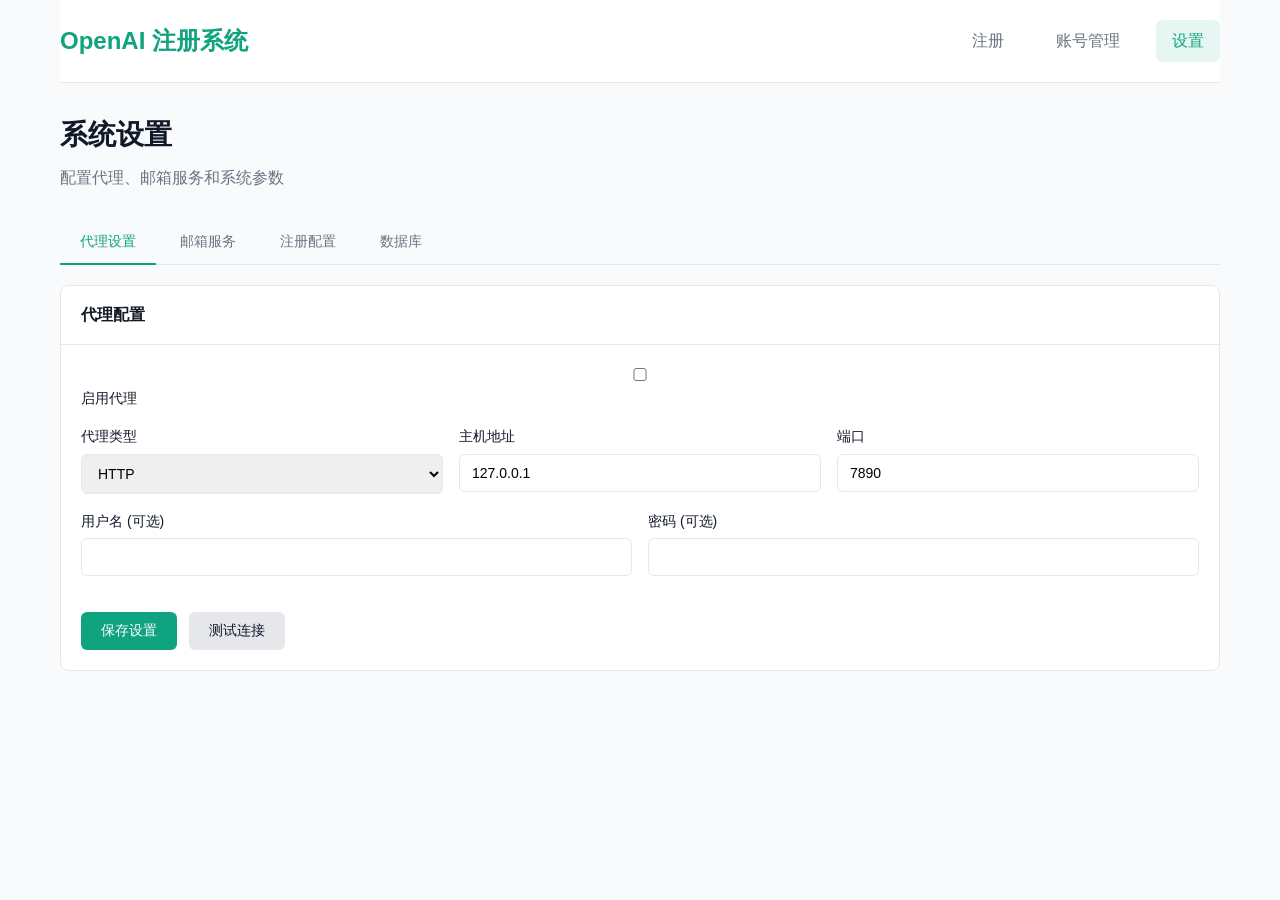
==== templates/settings.html @ 9d3099fc "2" ====
<!DOCTYPE html>
<html lang="zh-CN">
<head>
    <meta charset="UTF-8">
    <meta name="viewport" content="width=device-width, initial-scale=1.0">
    <title>设置 - OpenAI 注册系统</title>
    <link rel="stylesheet" href="/static/css/style.css">
</head>
<body>
    <div class="container">
        <!-- 导航栏 -->
        <nav class="navbar">
            <div class="nav-brand">
                <h1>OpenAI 注册系统</h1>
            </div>
            <div class="nav-links">
                <a href="/" class="nav-link">注册</a>
                <a href="/accounts" class="nav-link">账号管理</a>
                <a href="/settings" class="nav-link active">设置</a>
            </div>
        </nav>

        <!-- 主内容区 -->
        <main class="main-content">
            <div class="page-header">
                <h2>系统设置</h2>
                <p class="subtitle">配置代理、邮箱服务和系统参数</p>
            </div>

            <!-- 设置标签页 -->
            <div class="tabs">
                <button class="tab-btn active" data-tab="proxy">代理设置</button>
                <button class="tab-btn" data-tab="email">邮箱服务</button>
                <button class="tab-btn" data-tab="registration">注册配置</button>
                <button class="tab-btn" data-tab="database">数据库</button>
            </div>

            <!-- 代理设置 -->
            <div class="tab-content active" id="proxy-tab">
                <div class="card">
                    <div class="card-header">
                        <h3>代理配置</h3>
                    </div>
                    <div class="card-body">
                        <form id="proxy-form">
                            <div class="form-group">
                                <label>
                                    <input type="checkbox" id="proxy-enabled" name="enabled">
                                    启用代理
                                </label>
                            </div>

                            <div class="form-row">
                                <div class="form-group">
                                    <label for="proxy-type">代理类型</label>
                                    <select id="proxy-type" name="type">
                                        <option value="http">HTTP</option>
                                        <option value="socks5">SOCKS5</option>
                                    </select>
                                </div>

                                <div class="form-group">
                                    <label for="proxy-host">主机地址</label>
                                    <input type="text" id="proxy-host" name="host" value="127.0.0.1">
                                </div>

                                <div class="form-group">
                                    <label for="proxy-port">端口</label>
                                    <input type="number" id="proxy-port" name="port" value="7890">
                                </div>
                            </div>

                            <div class="form-row">
                                <div class="form-group">
                                    <label for="proxy-username">用户名 (可选)</label>
                                    <input type="text" id="proxy-username" name="username">
                                </div>

                                <div class="form-group">
                                    <label for="proxy-password">密码 (可选)</label>
                                    <input type="password" id="proxy-password" name="password">
                                </div>
                            </div>

                            <div class="form-actions">
                                <button type="submit" class="btn btn-primary">保存设置</button>
                                <button type="button" class="btn btn-secondary" id="test-proxy-btn">测试连接</button>
                            </div>
                        </form>
                    </div>
                </div>
            </div>

            <!-- 邮箱服务 -->
            <div class="tab-content" id="email-tab">
                <!-- Outlook 批量导入 -->
                <div class="card" id="outlook-import-card">
                    <div class="card-header">
                        <h3>Outlook 批量导入</h3>
                        <button class="btn btn-sm btn-secondary" id="toggle-import-btn">展开</button>
                    </div>
                    <div class="card-body" id="outlook-import-body" style="display: none;">
                        <div class="import-info">
                            <p><strong>支持格式：</strong></p>
                            <ul>
                                <li><code>邮箱----密码</code> （密码认证）</li>
                                <li><code>邮箱----密码----client_id----refresh_token</code> （XOAUTH2 认证，推荐）</li>
                            </ul>
                            <p>每行一个账户，使用四个连字符（----）分隔字段。以 # 开头的行将被忽略。</p>
                        </div>
                        <div class="form-group">
                            <label for="outlook-import-data">批量导入数据</label>
                            <textarea id="outlook-import-data" rows="8" placeholder="example@outlook.com----password123&#10;test@outlook.com----password456----client_id----refresh_token"></textarea>
                        </div>
                        <div class="form-row">
                            <div class="form-group">
                                <label>
                                    <input type="checkbox" id="outlook-import-enabled" checked>
                                    导入后启用
                                </label>
                            </div>
                            <div class="form-group">
                                <label for="outlook-import-priority">优先级</label>
                                <input type="number" id="outlook-import-priority" value="0" min="0">
                            </div>
                        </div>
                        <div class="form-actions">
                            <button type="button" class="btn btn-primary" id="outlook-import-btn">开始导入</button>
                            <button type="button" class="btn btn-secondary" id="clear-import-btn">清空</button>
                        </div>
                        <div id="import-result" style="display: none; margin-top: 16px;">
                            <div class="import-stats"></div>
                            <div class="import-errors" style="margin-top: 8px;"></div>
                        </div>
                    </div>
                </div>

                <div class="card">
                    <div class="card-header">
                        <h3>邮箱服务配置</h3>
                        <div class="toolbar-left">
                            <button class="btn btn-sm btn-primary" id="add-email-service-btn">添加服务</button>
                            <button class="btn btn-sm btn-danger" id="batch-delete-btn" style="display: none;">批量删除</button>
                        </div>
                    </div>
                    <div class="card-body">
                        <table class="data-table">
                            <thead>
                                <tr>
                                    <th><input type="checkbox" id="select-all-services"></th>
                                    <th>名称</th>
                                    <th>类型</th>
                                    <th>状态</th>
                                    <th>优先级</th>
                                    <th>最后使用</th>
                                    <th>操作</th>
                                </tr>
                            </thead>
                            <tbody id="email-services-table">
                                <!-- 动态加载 -->
                            </tbody>
                        </table>
                    </div>
                </div>
            </div>

            <!-- 注册配置 -->
            <div class="tab-content" id="registration-tab">
                <div class="card">
                    <div class="card-header">
                        <h3>注册配置</h3>
                    </div>
                    <div class="card-body">
                        <form id="registration-form">
                            <div class="form-row">
                                <div class="form-group">
                                    <label for="max-retries">最大重试次数</label>
                                    <input type="number" id="max-retries" name="max_retries" value="3" min="1" max="10">
                                </div>

                                <div class="form-group">
                                    <label for="timeout">超时时间 (秒)</label>
                                    <input type="number" id="timeout" name="timeout" value="120" min="30" max="600">
                                </div>

                                <div class="form-group">
                                    <label for="password-length">密码长度</label>
                                    <input type="number" id="password-length" name="default_password_length" value="12" min="8" max="32">
                                </div>
                            </div>

                            <div class="form-row">
                                <div class="form-group">
                                    <label for="sleep-min">最小等待时间 (秒)</label>
                                    <input type="number" id="sleep-min" name="sleep_min" value="5" min="1" max="60">
                                </div>

                                <div class="form-group">
                                    <label for="sleep-max">最大等待时间 (秒)</label>
                                    <input type="number" id="sleep-max" name="sleep_max" value="30" min="5" max="120">
                                </div>
                            </div>

                            <div class="form-actions">
                                <button type="submit" class="btn btn-primary">保存设置</button>
                            </div>
                        </form>
                    </div>
                </div>
            </div>

            <!-- 数据库 -->
            <div class="tab-content" id="database-tab">
                <div class="card">
                    <div class="card-header">
                        <h3>数据库信息</h3>
                    </div>
                    <div class="card-body">
                        <div class="info-grid">
                            <div class="info-item">
                                <span class="label">数据库大小:</span>
                                <span id="db-size" class="value">-</span>
                            </div>
                            <div class="info-item">
                                <span class="label">账号数量:</span>
                                <span id="db-accounts" class="value">-</span>
                            </div>
                            <div class="info-item">
                                <span class="label">邮箱服务数量:</span>
                                <span id="db-services" class="value">-</span>
                            </div>
                            <div class="info-item">
                                <span class="label">任务记录数量:</span>
                                <span id="db-tasks" class="value">-</span>
                            </div>
                        </div>

                        <div class="form-actions">
                            <button class="btn btn-secondary" id="backup-btn">备份数据库</button>
                            <button class="btn btn-warning" id="cleanup-btn">清理过期数据</button>
                        </div>
                    </div>
                </div>
            </div>
        </main>
    </div>

    <!-- 添加邮箱服务模态框 -->
    <div class="modal" id="add-service-modal">
        <div class="modal-content">
            <div class="modal-header">
                <h3>添加邮箱服务</h3>
                <button class="modal-close" id="close-service-modal">&times;</button>
            </div>
            <div class="modal-body">
                <form id="add-service-form">
                    <div class="form-group">
                        <label for="service-type">服务类型</label>
                        <select id="service-type" name="service_type" required>
                            <option value="tempmail">Tempmail.lol</option>
                            <option value="outlook">Outlook</option>
                            <option value="custom_domain">自定义域名</option>
                        </select>
                    </div>

                    <div class="form-group">
                        <label for="service-name">服务名称</label>
                        <input type="text" id="service-name" name="name" required>
                    </div>

                    <div id="service-config-fields">
                        <!-- 根据类型动态加载 -->
                    </div>

                    <div class="form-actions">
                        <button type="submit" class="btn btn-primary">添加</button>
                        <button type="button" class="btn btn-secondary" id="cancel-add-service">取消</button>
                    </div>
                </form>
            </div>
        </div>
    </div>

    <script src="/static/js/settings.js"></script>
</body>
</html>
---- static/css/style.css ----
/*
 * OpenAI 注册系统 - 主样式表
 * 轻量级、现代、响应式设计
 */

/* CSS 变量 */
:root {
    --primary-color: #10a37f;
    --primary-hover: #0d8a6a;
    --secondary-color: #6b7280;
    --danger-color: #ef4444;
    --warning-color: #f59e0b;
    --success-color: #22c55e;
    --background: #f9fafb;
    --surface: #ffffff;
    --border: #e5e7eb;
    --text-primary: #111827;
    --text-secondary: #6b7280;
    --font-family: -apple-system, BlinkMacSystemFont, 'Segoe UI', Roboto, Oxygen, Ubuntu, sans-serif;
}

/* 重置样式 */
* {
    margin: 0;
    padding: 0;
    box-sizing: border-box;
}

body {
    font-family: var(--font-family);
    background-color: var(--background);
    color: var(--text-primary);
    line-height: 1.6;
}

/* 容器 */
.container {
    max-width: 1200px;
    margin: 0 auto;
    padding: 0 20px;
}

/* 导航栏 */
.navbar {
    display: flex;
    justify-content: space-between;
    align-items: center;
    padding: 20px 0;
    border-bottom: 1px solid var(--border);
    background: var(--surface);
    margin-bottom: 30px;
}

.nav-brand h1 {
    font-size: 1.5rem;
    color: var(--primary-color);
    font-weight: 600;
}

.nav-links {
    display: flex;
    gap: 20px;
}

.nav-link {
    text-decoration: none;
    color: var(--text-secondary);
    padding: 8px 16px;
    border-radius: 6px;
    transition: all 0.2s;
}

.nav-link:hover {
    color: var(--primary-color);
    background-color: rgba(16, 163, 127, 0.1);
}

.nav-link.active {
    color: var(--primary-color);
    background-color: rgba(16, 163, 127, 0.1);
    font-weight: 500;
}

/* 主内容 */
.main-content {
    padding-bottom: 50px;
}

.page-header {
    margin-bottom: 30px;
}

.page-header h2 {
    font-size: 1.75rem;
    margin-bottom: 8px;
}

.subtitle {
    color: var(--text-secondary);
}

/* 卡片 */
.card {
    background: var(--surface);
    border-radius: 8px;
    border: 1px solid var(--border);
    margin-bottom: 20px;
}

.card-header {
    padding: 16px 20px;
    border-bottom: 1px solid var(--border);
    display: flex;
    justify-content: space-between;
    align-items: center;
}

.card-header h3 {
    font-size: 1rem;
    font-weight: 600;
}

.card-body {
    padding: 20px;
}

/* 表单 */
.form-group {
    margin-bottom: 16px;
}

.form-group label {
    display: block;
    margin-bottom: 6px;
    font-weight: 500;
    font-size: 0.875rem;
}

.form-group input,
.form-group select,
.form-group textarea {
    width: 100%;
    padding: 10px 12px;
    border: 1px solid var(--border);
    border-radius: 6px;
    font-size: 0.875rem;
    transition: border-color 0.2s;
}

.form-group input:focus,
.form-group select:focus,
.form-group textarea:focus {
    outline: none;
    border-color: var(--primary-color);
    box-shadow: 0 0 0 3px rgba(16, 163, 127, 0.1);
}

.form-row {
    display: grid;
    grid-template-columns: repeat(auto-fit, minmax(200px, 1fr));
    gap: 16px;
}

.form-actions {
    display: flex;
    gap: 12px;
    margin-top: 20px;
}

/* 按钮 */
.btn {
    display: inline-flex;
    align-items: center;
    justify-content: center;
    padding: 10px 20px;
    font-size: 0.875rem;
    font-weight: 500;
    border-radius: 6px;
    border: none;
    cursor: pointer;
    transition: all 0.2s;
}

.btn:disabled {
    opacity: 0.5;
    cursor: not-allowed;
}

.btn-primary {
    background-color: var(--primary-color);
    color: white;
}

.btn-primary:hover:not(:disabled) {
    background-color: var(--primary-hover);
}

.btn-secondary {
    background-color: var(--border);
    color: var(--text-primary);
}

.btn-secondary:hover:not(:disabled) {
    background-color: #d1d5db;
}

.btn-danger {
    background-color: var(--danger-color);
    color: white;
}

.btn-danger:hover:not(:disabled) {
    background-color: #dc2626;
}

.btn-warning {
    background-color: var(--warning-color);
    color: white;
}

.btn-warning:hover:not(:disabled) {
    background-color: #d97706;
}

.btn-sm {
    padding: 6px 12px;
    font-size: 0.75rem;
}

/* 控制台日志 */
.console-log {
    background-color: #1e1e1e;
    color: #d4d4d4;
    padding: 16px;
    border-radius: 6px;
    font-family: 'Monaco', 'Menlo', 'Ubuntu Mono', monospace;
    font-size: 0.8rem;
    height: 300px;
    overflow-y: auto;
    line-height: 1.5;
}

.log-line {
    margin-bottom: 4px;
    white-space: pre-wrap;
    word-break: break-all;
}

.log-line.info { color: #4fc3f7; }
.log-line.success { color: #81c784; }
.log-line.error { color: #e57373; }
.log-line.warning { color: #ffb74d; }

/* 状态徽章 */
.status-badge {
    display: inline-block;
    padding: 4px 10px;
    border-radius: 9999px;
    font-size: 0.75rem;
    font-weight: 500;
    background-color: var(--secondary-color);
    color: white;
}

.status-badge.running {
    background-color: var(--primary-color);
}

.status-badge.completed {
    background-color: var(--success-color);
}

.status-badge.failed {
    background-color: var(--danger-color);
}

/* 统计卡片 */
.stats-grid {
    display: grid;
    grid-template-columns: repeat(auto-fit, minmax(200px, 1fr));
    gap: 20px;
    margin-bottom: 20px;
}

.stat-card {
    background: var(--surface);
    border-radius: 8px;
    border: 1px solid var(--border);
    padding: 20px;
    text-align: center;
}

.stat-value {
    font-size: 2rem;
    font-weight: 700;
    color: var(--text-primary);
}

.stat-label {
    color: var(--text-secondary);
    font-size: 0.875rem;
    margin-top: 4px;
}

.stat-card.success .stat-value { color: var(--success-color); }
.stat-card.warning .stat-value { color: var(--warning-color); }
.stat-card.danger .stat-value { color: var(--danger-color); }

/* 数据表格 */
.data-table {
    width: 100%;
    border-collapse: collapse;
}

.data-table th,
.data-table td {
    padding: 12px;
    text-align: left;
    border-bottom: 1px solid var(--border);
}

.data-table th {
    font-weight: 600;
    color: var(--text-secondary);
    font-size: 0.75rem;
    text-transform: uppercase;
}

.data-table tbody tr:hover {
    background-color: #f9fafb;
}

/* 工具栏 */
.toolbar {
    display: flex;
    justify-content: space-between;
    align-items: center;
    flex-wrap: wrap;
    gap: 12px;
}

.toolbar-left,
.toolbar-right {
    display: flex;
    align-items: center;
    gap: 12px;
}

.form-select,
.form-input {
    padding: 8px 12px;
    border: 1px solid var(--border);
    border-radius: 6px;
    font-size: 0.875rem;
}

/* 分页 */
.pagination {
    display: flex;
    justify-content: center;
    align-items: center;
    gap: 16px;
    margin-top: 20px;
}

#page-info {
    color: var(--text-secondary);
    font-size: 0.875rem;
}

/* 标签页 */
.tabs {
    display: flex;
    gap: 4px;
    margin-bottom: 20px;
    border-bottom: 1px solid var(--border);
    padding-bottom: 0;
}

.tab-btn {
    padding: 12px 20px;
    background: none;
    border: none;
    cursor: pointer;
    font-size: 0.875rem;
    font-weight: 500;
    color: var(--text-secondary);
    border-bottom: 2px solid transparent;
    margin-bottom: -1px;
    transition: all 0.2s;
}

.tab-btn:hover {
    color: var(--primary-color);
}

.tab-btn.active {
    color: var(--primary-color);
    border-bottom-color: var(--primary-color);
}

.tab-content {
    display: none;
}

.tab-content.active {
    display: block;
}

/* 模态框 */
.modal {
    display: none;
    position: fixed;
    top: 0;
    left: 0;
    right: 0;
    bottom: 0;
    background-color: rgba(0, 0, 0, 0.5);
    z-index: 1000;
    align-items: center;
    justify-content: center;
}

.modal.active {
    display: flex;
}

.modal-content {
    background: var(--surface);
    border-radius: 8px;
    max-width: 600px;
    width: 90%;
    max-height: 80vh;
    overflow-y: auto;
}

.modal-header {
    padding: 16px 20px;
    border-bottom: 1px solid var(--border);
    display: flex;
    justify-content: space-between;
    align-items: center;
}

.modal-header h3 {
    font-size: 1.125rem;
}

.modal-close {
    background: none;
    border: none;
    font-size: 1.5rem;
    cursor: pointer;
    color: var(--text-secondary);
}

.modal-close:hover {
    color: var(--text-primary);
}

.modal-body {
    padding: 20px;
}

/* 下拉菜单 */
.dropdown {
    position: relative;
    display: inline-block;
}

.dropdown-menu {
    display: none;
    position: absolute;
    right: 0;
    top: 100%;
    background: var(--surface);
    border: 1px solid var(--border);
    border-radius: 6px;
    min-width: 150px;
    box-shadow: 0 4px 6px -1px rgba(0, 0, 0, 0.1);
    z-index: 100;
}

.dropdown-menu.active {
    display: block;
}

.dropdown-item {
    display: block;
    padding: 10px 16px;
    color: var(--text-primary);
    text-decoration: none;
    font-size: 0.875rem;
}

.dropdown-item:hover {
    background-color: #f9fafb;
}

/* 任务信息 */
.task-info {
    display: grid;
    gap: 12px;
}

.info-row {
    display: flex;
    gap: 12px;
}

.info-row .label {
    color: var(--text-secondary);
    min-width: 80px;
}

.info-row .value {
    font-weight: 500;
}

/* 信息网格 */
.info-grid {
    display: grid;
    grid-template-columns: repeat(auto-fit, minmax(200px, 1fr));
    gap: 16px;
    margin-bottom: 20px;
}

.info-item {
    display: flex;
    flex-direction: column;
    gap: 4px;
}

.info-item .label {
    color: var(--text-secondary);
    font-size: 0.875rem;
}

.info-item .value {
    font-size: 1.25rem;
    font-weight: 600;
}

/* 进度条 */
.progress-bar-container {
    background-color: var(--border);
    border-radius: 9999px;
    height: 12px;
    overflow: hidden;
    margin-bottom: 16px;
}

.progress-bar {
    background-color: var(--primary-color);
    height: 100%;
    border-radius: 9999px;
    transition: width 0.3s ease;
}

/* 批量统计 */
.batch-stats {
    display: flex;
    justify-content: space-around;
    gap: 16px;
    text-align: center;
}

.batch-stats span {
    color: var(--text-secondary);
    font-size: 0.875rem;
}

.batch-stats strong {
    display: block;
    font-size: 1.5rem;
    color: var(--text-primary);
    margin-top: 4px;
}

/* 响应式 */
@media (max-width: 768px) {
    .navbar {
        flex-direction: column;
        gap: 16px;
    }

    .toolbar {
        flex-direction: column;
        align-items: stretch;
    }

    .toolbar-left,
    .toolbar-right {
        flex-direction: column;
        align-items: stretch;
    }

    .form-row {
        grid-template-columns: 1fr;
    }

    .stats-grid {
        grid-template-columns: repeat(2, 1fr);
    }
}
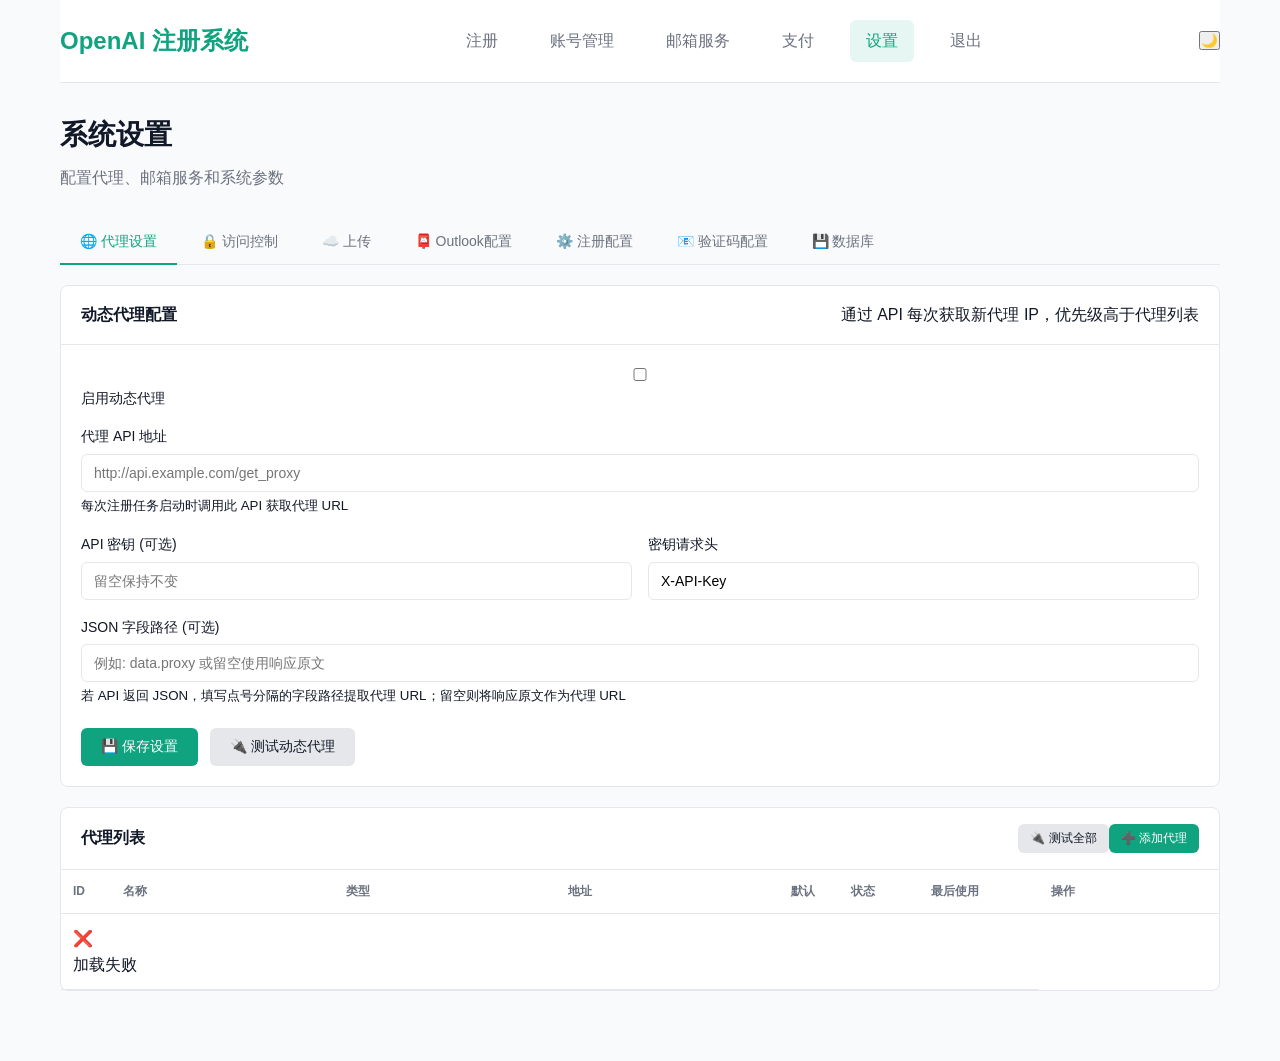
==== commit ffd3a81a: "feat(upload): #13 添加上传至sub2api" ====
--- a/templates/settings.html
+++ b/templates/settings.html
@@ -3,8 +3,9 @@
 <head>
     <meta charset="UTF-8">
     <meta name="viewport" content="width=device-width, initial-scale=1.0">
-    <title>设置 - OpenAI 注册系统</title>
+    <title>系统设置 - OpenAI 注册系统</title>
     <link rel="stylesheet" href="/static/css/style.css">
+    <link rel="icon" href="data:image/svg+xml,<svg xmlns='http://www.w3.org/2000/svg' viewBox='0 0 100 100'><text y='.9em' font-size='90'>⚙️</text></svg>">
 </head>
 <body>
     <div class="container">
@@ -16,8 +17,14 @@
             <div class="nav-links">
                 <a href="/" class="nav-link">注册</a>
                 <a href="/accounts" class="nav-link">账号管理</a>
+                <a href="/email-services" class="nav-link">邮箱服务</a>
+                <a href="/payment" class="nav-link">支付</a>
                 <a href="/settings" class="nav-link active">设置</a>
-            </div>
+                <a href="/logout" class="nav-link">退出</a>
+            </div>
+            <button class="theme-toggle" onclick="theme.toggle()" title="切换主题">
+                🌙
+            </button>
         </nav>
 
         <!-- 主内容区 -->
@@ -29,137 +36,369 @@
 
             <!-- 设置标签页 -->
             <div class="tabs">
-                <button class="tab-btn active" data-tab="proxy">代理设置</button>
-                <button class="tab-btn" data-tab="email">邮箱服务</button>
-                <button class="tab-btn" data-tab="registration">注册配置</button>
-                <button class="tab-btn" data-tab="database">数据库</button>
+                <button class="tab-btn active" data-tab="proxy">🌐 代理设置</button>
+                <button class="tab-btn" data-tab="webui">🔒 访问控制</button>
+                <button class="tab-btn" data-tab="upload">☁️ 上传</button>
+                <button class="tab-btn" data-tab="outlook">📮 Outlook配置</button>
+                <button class="tab-btn" data-tab="registration">⚙️ 注册配置</button>
+                <button class="tab-btn" data-tab="email-code">📧 验证码配置</button>
+                <button class="tab-btn" data-tab="database">💾 数据库</button>
             </div>
 
             <!-- 代理设置 -->
             <div class="tab-content active" id="proxy-tab">
+                <!-- 动态代理配置 -->
+                <div class="card" style="margin-top: var(--spacing-lg);">
+                    <div class="card-header">
+                        <h3>动态代理配置</h3>
+                        <span class="hint">通过 API 每次获取新代理 IP，优先级高于代理列表</span>
+                    </div>
+                    <div class="card-body">
+                        <form id="dynamic-proxy-form">
+                            <div class="form-group">
+                                <label>
+                                    <input type="checkbox" id="dynamic-proxy-enabled" name="enabled">
+                                    启用动态代理
+                                </label>
+                            </div>
+                            <div class="form-group">
+                                <label for="dynamic-proxy-api-url">代理 API 地址</label>
+                                <input type="text" id="dynamic-proxy-api-url" name="api_url" placeholder="http://api.example.com/get_proxy">
+                                <small style="color: var(--text-muted);">每次注册任务启动时调用此 API 获取代理 URL</small>
+                            </div>
+                            <div class="form-row">
+                                <div class="form-group">
+                                    <label for="dynamic-proxy-api-key">API 密钥 (可选)</label>
+                                    <input type="password" id="dynamic-proxy-api-key" name="api_key" placeholder="留空保持不变" autocomplete="new-password">
+                                </div>
+                                <div class="form-group">
+                                    <label for="dynamic-proxy-api-key-header">密钥请求头</label>
+                                    <input type="text" id="dynamic-proxy-api-key-header" name="api_key_header" value="X-API-Key">
+                                </div>
+                            </div>
+                            <div class="form-group">
+                                <label for="dynamic-proxy-result-field">JSON 字段路径 (可选)</label>
+                                <input type="text" id="dynamic-proxy-result-field" name="result_field" placeholder="例如: data.proxy 或留空使用响应原文">
+                                <small style="color: var(--text-muted);">若 API 返回 JSON，填写点号分隔的字段路径提取代理 URL；留空则将响应原文作为代理 URL</small>
+                            </div>
+                            <div class="form-actions">
+                                <button type="submit" class="btn btn-primary">💾 保存设置</button>
+                                <button type="button" class="btn btn-secondary" id="test-dynamic-proxy-btn">🔌 测试动态代理</button>
+                            </div>
+                        </form>
+                    </div>
+                </div>
+
+                <!-- 代理列表 -->
+                <div class="card" style="margin-top: var(--spacing-lg);">
+                    <div class="card-header">
+                        <h3>代理列表</h3>
+                        <div style="display: flex; gap: var(--spacing-sm);">
+                            <button class="btn btn-secondary btn-sm" id="test-all-proxies-btn">🔌 测试全部</button>
+                            <button class="btn btn-primary btn-sm" id="add-proxy-btn">➕ 添加代理</button>
+                        </div>
+                    </div>
+                    <div class="card-body" style="padding: 0;">
+                        <div class="table-container">
+                            <table class="data-table">
+                                <thead>
+                                    <tr>
+                                        <th style="width: 50px;">ID</th>
+                                        <th>名称</th>
+                                        <th>类型</th>
+                                        <th>地址</th>
+                                        <th style="width: 60px;">默认</th>
+                                        <th style="width: 80px;">状态</th>
+                                        <th style="width: 120px;">最后使用</th>
+                                        <th style="width: 180px;">操作</th>
+                                    </tr>
+                                </thead>
+                                <tbody id="proxies-table">
+                                    <tr>
+                                        <td colspan="7">
+                                            <div class="empty-state">
+                                                <div class="empty-state-icon">🌐</div>
+                                                <div class="empty-state-title">暂无代理</div>
+                                                <div class="empty-state-description">点击"添加代理"按钮添加代理服务器</div>
+                                            </div>
+                                        </td>
+                                    </tr>
+                                </tbody>
+                            </table>
+                        </div>
+                    </div>
+                </div>
+            </div>
+
+            <!-- 访问控制 -->
+            <div class="tab-content" id="webui-tab">
                 <div class="card">
                     <div class="card-header">
-                        <h3>代理配置</h3>
-                    </div>
-                    <div class="card-body">
-                        <form id="proxy-form">
-                            <div class="form-group">
-                                <label>
-                                    <input type="checkbox" id="proxy-enabled" name="enabled">
-                                    启用代理
-                                </label>
-                            </div>
-
-                            <div class="form-row">
-                                <div class="form-group">
-                                    <label for="proxy-type">代理类型</label>
-                                    <select id="proxy-type" name="type">
+                        <h3>Web UI 访问密码</h3>
+                        <span class="hint">用于访问页面的密码，留空表示不修改</span>
+                    </div>
+                    <div class="card-body">
+                        <form id="webui-settings-form">
+                            <div class="form-group">
+                                <label for="webui-access-password">访问密码</label>
+                                <input type="password" id="webui-access-password" name="access_password" placeholder="留空保持不变" autocomplete="new-password">
+                            </div>
+                            <div class="form-actions">
+                                <button type="submit" class="btn btn-primary">💾 保存设置</button>
+                            </div>
+                        </form>
+                    </div>
+                </div>
+            </div>
+
+            <!-- 添加代理模态框 -->
+            <div class="modal" id="add-proxy-modal">
+                <div class="modal-content">
+                    <div class="modal-header">
+                        <h3 id="proxy-modal-title">添加代理</h3>
+                        <button class="modal-close" id="close-proxy-modal">&times;</button>
+                    </div>
+                    <div class="modal-body">
+                        <form id="proxy-item-form">
+                            <input type="hidden" id="proxy-item-id">
+                            <div class="form-group">
+                                <label for="proxy-item-name">名称</label>
+                                <input type="text" id="proxy-item-name" name="name" required placeholder="例如：美国代理 1">
+                            </div>
+                            <div class="form-row">
+                                <div class="form-group">
+                                    <label for="proxy-item-type">类型</label>
+                                    <select id="proxy-item-type" name="type">
                                         <option value="http">HTTP</option>
                                         <option value="socks5">SOCKS5</option>
                                     </select>
                                 </div>
-
-                                <div class="form-group">
-                                    <label for="proxy-host">主机地址</label>
-                                    <input type="text" id="proxy-host" name="host" value="127.0.0.1">
-                                </div>
-
-                                <div class="form-group">
-                                    <label for="proxy-port">端口</label>
-                                    <input type="number" id="proxy-port" name="port" value="7890">
-                                </div>
-                            </div>
-
-                            <div class="form-row">
-                                <div class="form-group">
-                                    <label for="proxy-username">用户名 (可选)</label>
-                                    <input type="text" id="proxy-username" name="username">
-                                </div>
-
-                                <div class="form-group">
-                                    <label for="proxy-password">密码 (可选)</label>
-                                    <input type="password" id="proxy-password" name="password">
-                                </div>
-                            </div>
-
-                            <div class="form-actions">
-                                <button type="submit" class="btn btn-primary">保存设置</button>
-                                <button type="button" class="btn btn-secondary" id="test-proxy-btn">测试连接</button>
-                            </div>
-                        </form>
-                    </div>
-                </div>
-            </div>
-
-            <!-- 邮箱服务 -->
-            <div class="tab-content" id="email-tab">
-                <!-- Outlook 批量导入 -->
-                <div class="card" id="outlook-import-card">
-                    <div class="card-header">
-                        <h3>Outlook 批量导入</h3>
-                        <button class="btn btn-sm btn-secondary" id="toggle-import-btn">展开</button>
-                    </div>
-                    <div class="card-body" id="outlook-import-body" style="display: none;">
-                        <div class="import-info">
-                            <p><strong>支持格式：</strong></p>
-                            <ul>
-                                <li><code>邮箱----密码</code> （密码认证）</li>
-                                <li><code>邮箱----密码----client_id----refresh_token</code> （XOAUTH2 认证，推荐）</li>
-                            </ul>
-                            <p>每行一个账户，使用四个连字符（----）分隔字段。以 # 开头的行将被忽略。</p>
+                                <div class="form-group">
+                                    <label for="proxy-item-host">主机地址</label>
+                                    <input type="text" id="proxy-item-host" name="host" required placeholder="127.0.0.1">
+                                </div>
+                                <div class="form-group">
+                                    <label for="proxy-item-port">端口</label>
+                                    <input type="number" id="proxy-item-port" name="port" required placeholder="7890">
+                                </div>
+                            </div>
+                            <div class="form-row">
+                                <div class="form-group">
+                                    <label for="proxy-item-username">用户名 (可选)</label>
+                                    <input type="text" id="proxy-item-username" name="username" autocomplete="off">
+                                </div>
+                                <div class="form-group">
+                                    <label for="proxy-item-password">密码 (可选)</label>
+                                    <input type="password" id="proxy-item-password" name="password" autocomplete="new-password">
+                                </div>
+                            </div>
+                            <div class="form-actions">
+                                <button type="button" class="btn btn-secondary" id="cancel-proxy-btn">取消</button>
+                                <button type="submit" class="btn btn-primary">💾 保存</button>
+                            </div>
+                        </form>
+                    </div>
+                </div>
+            </div>
+
+            <!-- 上传服务设置（CPA + Sub2API + Team Manager） -->
+            <div class="tab-content" id="upload-tab">
+                <!-- CPA 服务管理 -->
+                <div class="card" style="margin-top: var(--spacing-lg);">
+                    <div class="card-header">
+                        <h3>☁️ CPA 服务</h3>
+                        <button class="btn btn-primary btn-sm" id="add-cpa-service-btn">+ 添加服务</button>
+                    </div>
+                    <div class="card-body" style="padding: 0;">
+                        <div class="table-container">
+                            <table class="data-table">
+                                <thead>
+                                    <tr>
+                                        <th>名称</th>
+                                        <th>API URL</th>
+                                        <th style="width:80px;">状态</th>
+                                        <th style="width:60px;">优先级</th>
+                                        <th style="width:160px;">操作</th>
+                                    </tr>
+                                </thead>
+                                <tbody id="cpa-services-table">
+                                    <tr><td colspan="5" style="text-align:center;color:var(--text-muted);padding:20px;">加载中...</td></tr>
+                                </tbody>
+                            </table>
                         </div>
-                        <div class="form-group">
-                            <label for="outlook-import-data">批量导入数据</label>
-                            <textarea id="outlook-import-data" rows="8" placeholder="example@outlook.com----password123&#10;test@outlook.com----password456----client_id----refresh_token"></textarea>
+                    </div>
+                </div>
+
+                <!-- Sub2API 服务管理 -->
+                <div class="card" style="margin-top: var(--spacing-lg);">
+                    <div class="card-header">
+                        <h3>🔗 Sub2API 服务</h3>
+                        <button class="btn btn-primary btn-sm" id="add-sub2api-service-btn">+ 添加服务</button>
+                    </div>
+                    <div class="card-body" style="padding: 0;">
+                        <div class="table-container">
+                            <table class="data-table">
+                                <thead>
+                                    <tr>
+                                        <th>名称</th>
+                                        <th>API URL</th>
+                                        <th style="width:80px;">状态</th>
+                                        <th style="width:60px;">优先级</th>
+                                        <th style="width:160px;">操作</th>
+                                    </tr>
+                                </thead>
+                                <tbody id="sub2api-services-table">
+                                    <tr><td colspan="5" style="text-align:center;color:var(--text-muted);padding:20px;">加载中...</td></tr>
+                                </tbody>
+                            </table>
                         </div>
-                        <div class="form-row">
+                    </div>
+                </div>
+
+                <!-- Team Manager 配置 -->
+                <div class="card" style="margin-top: var(--spacing-lg);">
+                    <div class="card-header">
+                        <h3>🚀 Team Manager</h3>
+                        <span class="hint">配置 Team Manager 账号导入功能</span>
+                    </div>
+                    <div class="card-body">
+                        <form id="tm-form">
                             <div class="form-group">
                                 <label>
-                                    <input type="checkbox" id="outlook-import-enabled" checked>
-                                    导入后启用
+                                    <input type="checkbox" id="tm-enabled" name="enabled">
+                                    启用 Team Manager 上传
                                 </label>
-                            </div>
-                            <div class="form-group">
-                                <label for="outlook-import-priority">优先级</label>
-                                <input type="number" id="outlook-import-priority" value="0" min="0">
-                            </div>
-                        </div>
-                        <div class="form-actions">
-                            <button type="button" class="btn btn-primary" id="outlook-import-btn">开始导入</button>
-                            <button type="button" class="btn btn-secondary" id="clear-import-btn">清空</button>
-                        </div>
-                        <div id="import-result" style="display: none; margin-top: 16px;">
-                            <div class="import-stats"></div>
-                            <div class="import-errors" style="margin-top: 8px;"></div>
-                        </div>
-                    </div>
-                </div>
-
+                                <p class="hint">启用后可在账号管理页面将账号导入 Team Manager 平台</p>
+                            </div>
+                            <div class="form-group">
+                                <label for="tm-api-url">API URL</label>
+                                <input type="text" id="tm-api-url" name="api_url" placeholder="例如: https://tm.example.com">
+                                <p class="hint">Team Manager 平台的 API 地址</p>
+                            </div>
+                            <div class="form-group">
+                                <label for="tm-api-key">API Key</label>
+                                <input type="password" id="tm-api-key" name="api_key" placeholder="留空则保持原值" autocomplete="new-password">
+                                <p class="hint">Team Manager 平台的认证 Key</p>
+                            </div>
+                            <div class="form-actions">
+                                <button type="submit" class="btn btn-primary">💾 保存设置</button>
+                                <button type="button" class="btn btn-secondary" id="test-tm-btn">🔌 测试连接</button>
+                            </div>
+                        </form>
+                    </div>
+                </div>
+            </div>
+
+            <!-- Sub2API 服务编辑模态框 -->
+            <div class="modal" id="sub2api-service-edit-modal">
+                <div class="modal-content" style="max-width: 500px;">
+                    <div class="modal-header">
+                        <h3 id="sub2api-service-modal-title">添加 Sub2API 服务</h3>
+                        <button class="modal-close" id="close-sub2api-service-modal">&times;</button>
+                    </div>
+                    <div class="modal-body">
+                        <form id="sub2api-service-form">
+                            <input type="hidden" id="sub2api-service-id">
+                            <div class="form-group">
+                                <label for="sub2api-service-name">名称 *</label>
+                                <input type="text" id="sub2api-service-name" placeholder="例如: 主服务" required>
+                            </div>
+                            <div class="form-group">
+                                <label for="sub2api-service-url">API URL *</label>
+                                <input type="text" id="sub2api-service-url" placeholder="http://host" required>
+                            </div>
+                            <div class="form-group">
+                                <label for="sub2api-service-key">API Key</label>
+                                <input type="password" id="sub2api-service-key" placeholder="编辑时留空则保持原值" autocomplete="new-password">
+                            </div>
+                            <div class="form-row">
+                                <div class="form-group">
+                                    <label for="sub2api-service-priority">优先级</label>
+                                    <input type="number" id="sub2api-service-priority" value="0" min="0">
+                                    <p class="hint">数字越小优先级越高</p>
+                                </div>
+                                <div class="form-group">
+                                    <label>&nbsp;</label>
+                                    <label style="margin-top:10px;display:flex;align-items:center;gap:8px;">
+                                        <input type="checkbox" id="sub2api-service-enabled" checked> 启用
+                                    </label>
+                                </div>
+                            </div>
+                            <div class="form-actions">
+                                <button type="submit" class="btn btn-primary">💾 保存</button>
+                                <button type="button" class="btn btn-secondary" id="test-sub2api-service-btn">🔌 测试连接</button>
+                                <button type="button" class="btn btn-secondary" id="cancel-sub2api-service-btn">取消</button>
+                            </div>
+                        </form>
+                    </div>
+                </div>
+            </div>
+
+            <!-- CPA 服务编辑模态框 -->
+            <div class="modal" id="cpa-service-edit-modal">
+                <div class="modal-content" style="max-width: 500px;">
+                    <div class="modal-header">
+                        <h3 id="cpa-service-modal-title">添加 CPA 服务</h3>
+                        <button class="modal-close" id="close-cpa-service-modal">&times;</button>
+                    </div>
+                    <div class="modal-body">
+                        <form id="cpa-service-form">
+                            <input type="hidden" id="cpa-service-id">
+                            <div class="form-group">
+                                <label for="cpa-service-name">名称 *</label>
+                                <input type="text" id="cpa-service-name" placeholder="例如: 主服务" required>
+                            </div>
+                            <div class="form-group">
+                                <label for="cpa-service-url">API URL *</label>
+                                <input type="text" id="cpa-service-url" placeholder="https://cpa.example.com" required>
+                            </div>
+                            <div class="form-group">
+                                <label for="cpa-service-token">API Token</label>
+                                <input type="password" id="cpa-service-token" placeholder="编辑时留空则保持原值" autocomplete="new-password">
+                            </div>
+                            <div class="form-row">
+                                <div class="form-group">
+                                    <label for="cpa-service-priority">优先级</label>
+                                    <input type="number" id="cpa-service-priority" value="0" min="0">
+                                    <p class="hint">数字越小优先级越高</p>
+                                </div>
+                                <div class="form-group">
+                                    <label>&nbsp;</label>
+                                    <label style="margin-top:10px;display:flex;align-items:center;gap:8px;">
+                                        <input type="checkbox" id="cpa-service-enabled" checked> 启用
+                                    </label>
+                                </div>
+                            </div>
+                            <div class="form-actions">
+                                <button type="submit" class="btn btn-primary">💾 保存</button>
+                                <button type="button" class="btn btn-secondary" id="test-cpa-service-btn">🔌 测试连接</button>
+                                <button type="button" class="btn btn-secondary" id="cancel-cpa-service-btn">取消</button>
+                            </div>
+                        </form>
+                    </div>
+                </div>
+            </div>
+
+            <!-- Outlook 配置 -->
+            <div class="tab-content" id="outlook-tab">
                 <div class="card">
                     <div class="card-header">
-                        <h3>邮箱服务配置</h3>
-                        <div class="toolbar-left">
-                            <button class="btn btn-sm btn-primary" id="add-email-service-btn">添加服务</button>
-                            <button class="btn btn-sm btn-danger" id="batch-delete-btn" style="display: none;">批量删除</button>
-                        </div>
-                    </div>
-                    <div class="card-body">
-                        <table class="data-table">
-                            <thead>
-                                <tr>
-                                    <th><input type="checkbox" id="select-all-services"></th>
-                                    <th>名称</th>
-                                    <th>类型</th>
-                                    <th>状态</th>
-                                    <th>优先级</th>
-                                    <th>最后使用</th>
-                                    <th>操作</th>
-                                </tr>
-                            </thead>
-                            <tbody id="email-services-table">
-                                <!-- 动态加载 -->
-                            </tbody>
-                        </table>
+                        <h3>Outlook OAuth 配置</h3>
+                        <span class="hint">配置 Outlook 邮箱 OAuth 认证参数</span>
+                    </div>
+                    <div class="card-body">
+                        <form id="outlook-settings-form">
+                            <div class="form-group">
+                                <label for="outlook-default-client-id">默认 Client ID</label>
+                                <input type="text" id="outlook-default-client-id" name="default_client_id"
+                                    placeholder="24d9a0ed-8787-4584-883c-2fd79308940a">
+                                <p class="hint">Outlook OAuth 应用的 Client ID。导入账户时未填写 client_id 则使用此默认值。</p>
+                            </div>
+
+                            <div class="form-actions">
+                                <button type="submit" class="btn btn-primary">💾 保存设置</button>
+                            </div>
+                        </form>
                     </div>
                 </div>
             </div>
@@ -171,7 +410,7 @@
                         <h3>注册配置</h3>
                     </div>
                     <div class="card-body">
-                        <form id="registration-form">
+                        <form id="registration-settings-form">
                             <div class="form-row">
                                 <div class="form-group">
                                     <label for="max-retries">最大重试次数</label>
@@ -202,9 +441,55 @@
                             </div>
 
                             <div class="form-actions">
-                                <button type="submit" class="btn btn-primary">保存设置</button>
-                            </div>
-                        </form>
+                                <button type="submit" class="btn btn-primary">💾 保存设置</button>
+                            </div>
+                        </form>
+                    </div>
+                </div>
+            </div>
+
+            <!-- 验证码配置 -->
+            <div class="tab-content" id="email-code-tab">
+                <div class="card">
+                    <div class="card-header">
+                        <h3>验证码等待配置</h3>
+                        <span class="hint">配置 Outlook 邮箱验证码获取的超时时间和轮询间隔</span>
+                    </div>
+                    <div class="card-body">
+                        <form id="email-code-form">
+                            <div class="form-row">
+                                <div class="form-group">
+                                    <label for="email-code-timeout">等待超时 (秒)</label>
+                                    <input type="number" id="email-code-timeout" name="timeout" value="120" min="30" max="600">
+                                    <span class="hint">等待验证码的最大时间，建议 60-300 秒</span>
+                                </div>
+
+                                <div class="form-group">
+                                    <label for="email-code-poll-interval">轮询间隔 (秒)</label>
+                                    <input type="number" id="email-code-poll-interval" name="poll_interval" value="3" min="1" max="30">
+                                    <span class="hint">检查邮箱的时间间隔，建议 2-5 秒</span>
+                                </div>
+                            </div>
+
+                            <div class="form-actions">
+                                <button type="submit" class="btn btn-primary">💾 保存设置</button>
+                            </div>
+                        </form>
+                    </div>
+                </div>
+
+                <div class="card" style="margin-top: var(--spacing-lg);">
+                    <div class="card-header">
+                        <h3>验证码获取策略</h3>
+                    </div>
+                    <div class="card-body">
+                        <ul class="info-list">
+                            <li><strong>渐进式检查</strong>：前 3 次轮询只检查未读邮件，之后检查所有邮件</li>
+                            <li><strong>时间戳过滤</strong>：自动跳过 OTP 发送前的旧邮件</li>
+                            <li><strong>验证码去重</strong>：避免重复使用同一验证码</li>
+                            <li><strong>多策略提取</strong>：主题优先 → 语义匹配 → 兜底匹配</li>
+                            <li><strong>发件人验证</strong>：严格验证邮件来自 OpenAI 官方</li>
+                        </ul>
                     </div>
                 </div>
             </div>
@@ -216,28 +501,28 @@
                         <h3>数据库信息</h3>
                     </div>
                     <div class="card-body">
-                        <div class="info-grid">
+                        <div class="info-grid" style="margin-bottom: var(--spacing-lg);">
                             <div class="info-item">
-                                <span class="label">数据库大小:</span>
+                                <span class="label">数据库大小</span>
                                 <span id="db-size" class="value">-</span>
                             </div>
                             <div class="info-item">
-                                <span class="label">账号数量:</span>
+                                <span class="label">账号数量</span>
                                 <span id="db-accounts" class="value">-</span>
                             </div>
                             <div class="info-item">
-                                <span class="label">邮箱服务数量:</span>
+                                <span class="label">邮箱服务数量</span>
                                 <span id="db-services" class="value">-</span>
                             </div>
                             <div class="info-item">
-                                <span class="label">任务记录数量:</span>
+                                <span class="label">任务记录数量</span>
                                 <span id="db-tasks" class="value">-</span>
                             </div>
                         </div>
 
                         <div class="form-actions">
-                            <button class="btn btn-secondary" id="backup-btn">备份数据库</button>
-                            <button class="btn btn-warning" id="cleanup-btn">清理过期数据</button>
+                            <button class="btn btn-secondary" id="backup-btn">💾 备份数据库</button>
+                            <button class="btn btn-warning" id="cleanup-btn">🧹 清理过期数据</button>
                         </div>
                     </div>
                 </div>
@@ -245,42 +530,7 @@
         </main>
     </div>
 
-    <!-- 添加邮箱服务模态框 -->
-    <div class="modal" id="add-service-modal">
-        <div class="modal-content">
-            <div class="modal-header">
-                <h3>添加邮箱服务</h3>
-                <button class="modal-close" id="close-service-modal">&times;</button>
-            </div>
-            <div class="modal-body">
-                <form id="add-service-form">
-                    <div class="form-group">
-                        <label for="service-type">服务类型</label>
-                        <select id="service-type" name="service_type" required>
-                            <option value="tempmail">Tempmail.lol</option>
-                            <option value="outlook">Outlook</option>
-                            <option value="custom_domain">自定义域名</option>
-                        </select>
-                    </div>
-
-                    <div class="form-group">
-                        <label for="service-name">服务名称</label>
-                        <input type="text" id="service-name" name="name" required>
-                    </div>
-
-                    <div id="service-config-fields">
-                        <!-- 根据类型动态加载 -->
-                    </div>
-
-                    <div class="form-actions">
-                        <button type="submit" class="btn btn-primary">添加</button>
-                        <button type="button" class="btn btn-secondary" id="cancel-add-service">取消</button>
-                    </div>
-                </form>
-            </div>
-        </div>
-    </div>
-
+    <script src="/static/js/utils.js"></script>
     <script src="/static/js/settings.js"></script>
 </body>
 </html>
